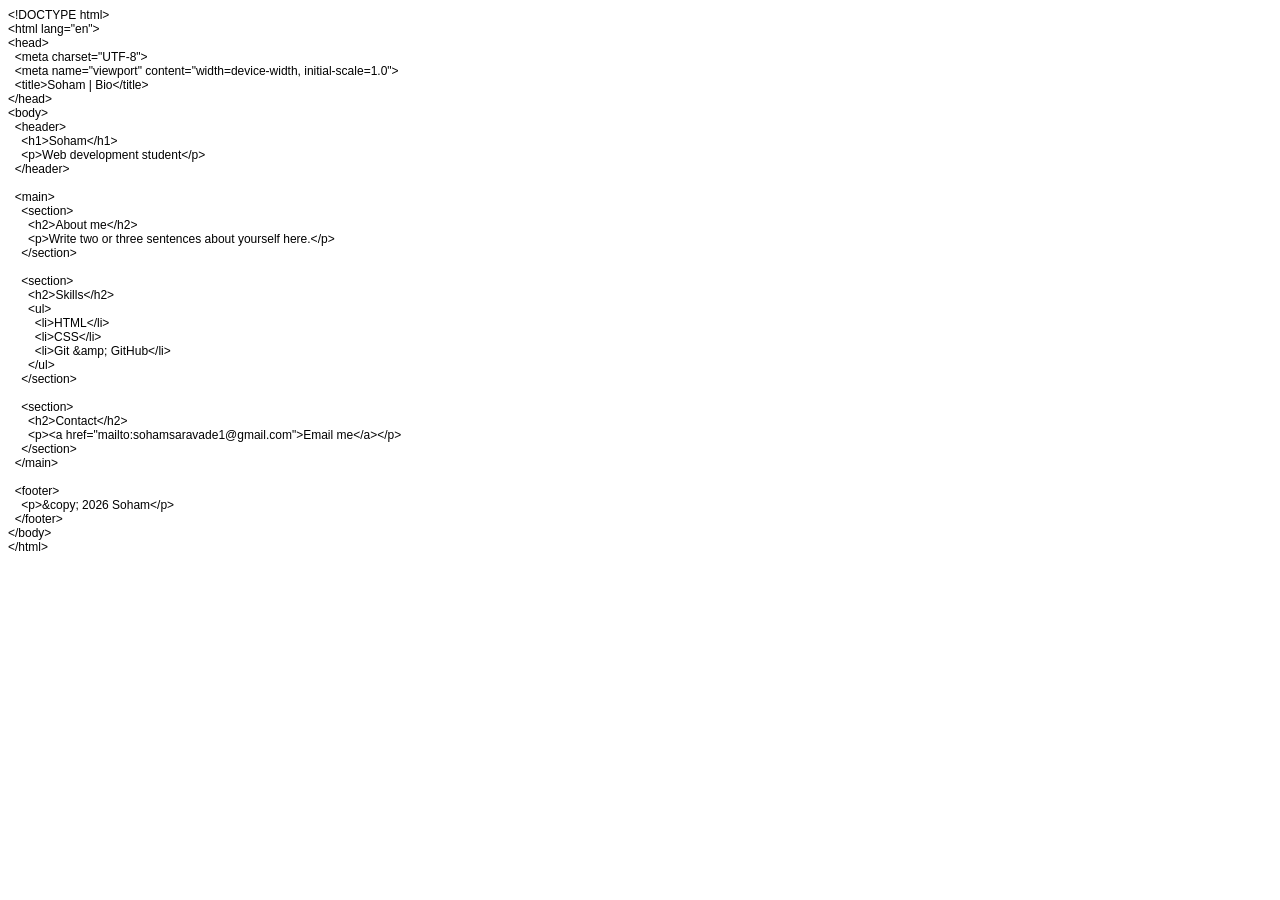
==== index.html @ 69da865b "Add semantic bio page" ====
<!DOCTYPE html PUBLIC "-//W3C//DTD HTML 4.01//EN" "http://www.w3.org/TR/html4/strict.dtd">
<html>
<head>
  <meta http-equiv="Content-Type" content="text/html; charset=utf-8">
  <meta http-equiv="Content-Style-Type" content="text/css">
  <title></title>
  <meta name="Generator" content="Cocoa HTML Writer">
  <meta name="CocoaVersion" content="2775.2">
  <style type="text/css">
    p.p1 {margin: 0.0px 0.0px 0.0px 0.0px; font: 12.0px Helvetica}
    p.p2 {margin: 0.0px 0.0px 0.0px 0.0px; font: 12.0px Helvetica; min-height: 14.0px}
  </style>
</head>
<body>
<p class="p1">&lt;!DOCTYPE html&gt;</p>
<p class="p1">&lt;html lang="en"&gt;</p>
<p class="p1">&lt;head&gt;</p>
<p class="p1"><span class="Apple-converted-space">  </span>&lt;meta charset="UTF-8"&gt;</p>
<p class="p1"><span class="Apple-converted-space">  </span>&lt;meta name="viewport" content="width=device-width, initial-scale=1.0"&gt;</p>
<p class="p1"><span class="Apple-converted-space">  </span>&lt;title&gt;Soham | Bio&lt;/title&gt;</p>
<p class="p1">&lt;/head&gt;</p>
<p class="p1">&lt;body&gt;</p>
<p class="p1"><span class="Apple-converted-space">  </span>&lt;header&gt;</p>
<p class="p1"><span class="Apple-converted-space">    </span>&lt;h1&gt;Soham&lt;/h1&gt;</p>
<p class="p1"><span class="Apple-converted-space">    </span>&lt;p&gt;Web development student&lt;/p&gt;</p>
<p class="p1"><span class="Apple-converted-space">  </span>&lt;/header&gt;</p>
<p class="p2"><br></p>
<p class="p1"><span class="Apple-converted-space">  </span>&lt;main&gt;</p>
<p class="p1"><span class="Apple-converted-space">    </span>&lt;section&gt;</p>
<p class="p1"><span class="Apple-converted-space">      </span>&lt;h2&gt;About me&lt;/h2&gt;</p>
<p class="p1"><span class="Apple-converted-space">      </span>&lt;p&gt;Write two or three sentences about yourself here.&lt;/p&gt;</p>
<p class="p1"><span class="Apple-converted-space">    </span>&lt;/section&gt;</p>
<p class="p2"><br></p>
<p class="p1"><span class="Apple-converted-space">    </span>&lt;section&gt;</p>
<p class="p1"><span class="Apple-converted-space">      </span>&lt;h2&gt;Skills&lt;/h2&gt;</p>
<p class="p1"><span class="Apple-converted-space">      </span>&lt;ul&gt;</p>
<p class="p1"><span class="Apple-converted-space">        </span>&lt;li&gt;HTML&lt;/li&gt;</p>
<p class="p1"><span class="Apple-converted-space">        </span>&lt;li&gt;CSS&lt;/li&gt;</p>
<p class="p1"><span class="Apple-converted-space">        </span>&lt;li&gt;Git &amp;amp; GitHub&lt;/li&gt;</p>
<p class="p1"><span class="Apple-converted-space">      </span>&lt;/ul&gt;</p>
<p class="p1"><span class="Apple-converted-space">    </span>&lt;/section&gt;</p>
<p class="p2"><br></p>
<p class="p1"><span class="Apple-converted-space">    </span>&lt;section&gt;</p>
<p class="p1"><span class="Apple-converted-space">      </span>&lt;h2&gt;Contact&lt;/h2&gt;</p>
<p class="p1"><span class="Apple-converted-space">      </span>&lt;p&gt;&lt;a href="mailto:sohamsaravade1@gmail.com"&gt;Email me&lt;/a&gt;&lt;/p&gt;</p>
<p class="p1"><span class="Apple-converted-space">    </span>&lt;/section&gt;</p>
<p class="p1"><span class="Apple-converted-space">  </span>&lt;/main&gt;</p>
<p class="p2"><br></p>
<p class="p1"><span class="Apple-converted-space">  </span>&lt;footer&gt;</p>
<p class="p1"><span class="Apple-converted-space">    </span>&lt;p&gt;&amp;copy; 2026 Soham&lt;/p&gt;</p>
<p class="p1"><span class="Apple-converted-space">  </span>&lt;/footer&gt;</p>
<p class="p1">&lt;/body&gt;</p>
<p class="p1">&lt;/html&gt;</p>
</body>
</html>
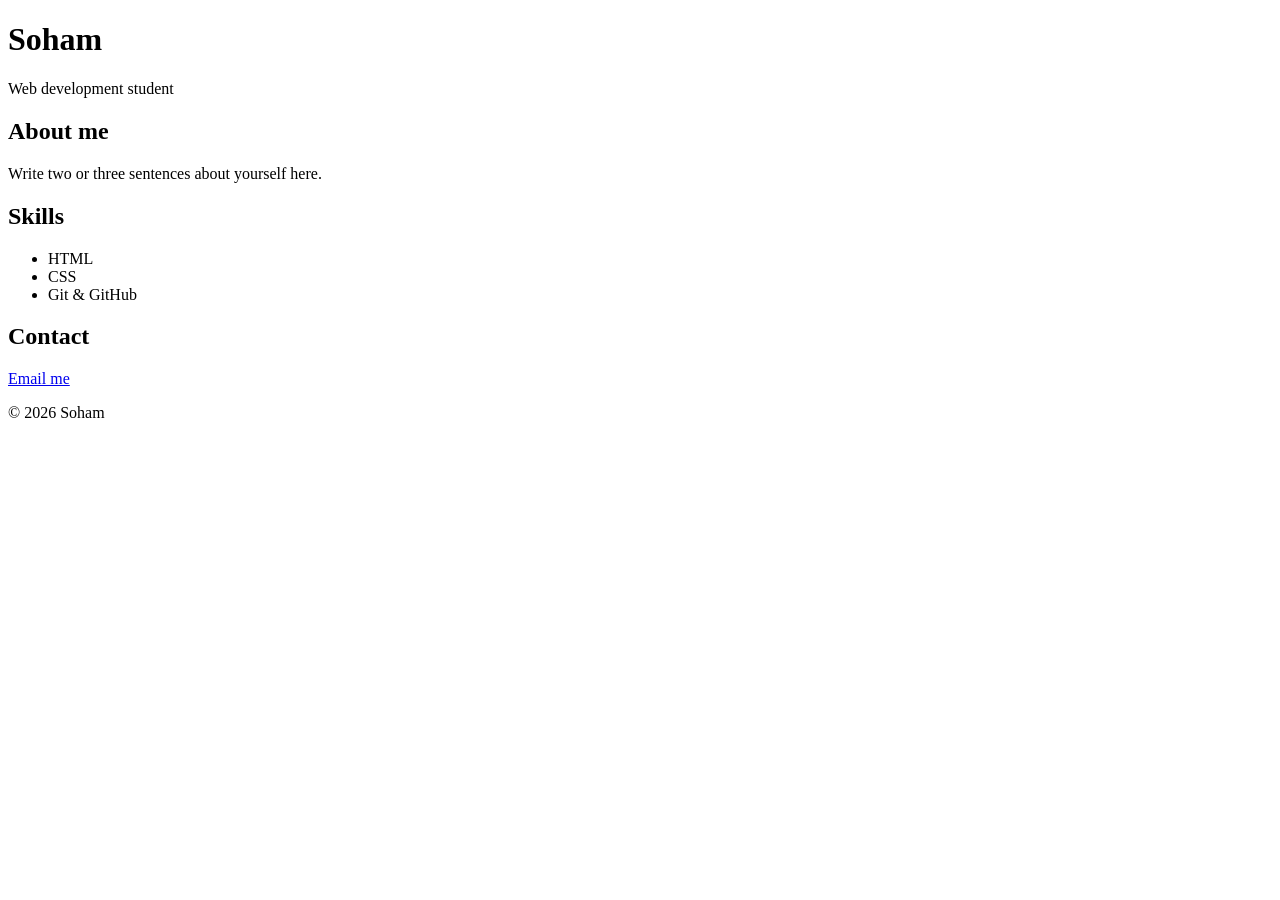
==== commit d020fd36: "Add semantic bio page" ====
--- a/index.html
+++ b/index.html
@@ -1,55 +1,39 @@
-<!DOCTYPE html PUBLIC "-//W3C//DTD HTML 4.01//EN" "http://www.w3.org/TR/html4/strict.dtd">
-<html>
+<!DOCTYPE html>
+<html lang="en">
 <head>
-  <meta http-equiv="Content-Type" content="text/html; charset=utf-8">
-  <meta http-equiv="Content-Style-Type" content="text/css">
-  <title></title>
-  <meta name="Generator" content="Cocoa HTML Writer">
-  <meta name="CocoaVersion" content="2775.2">
-  <style type="text/css">
-    p.p1 {margin: 0.0px 0.0px 0.0px 0.0px; font: 12.0px Helvetica}
-    p.p2 {margin: 0.0px 0.0px 0.0px 0.0px; font: 12.0px Helvetica; min-height: 14.0px}
-  </style>
+  <meta charset="UTF-8">
+  <meta name="viewport" content="width=device-width, initial-scale=1.0">
+  <title>Soham | Bio</title>
 </head>
 <body>
-<p class="p1">&lt;!DOCTYPE html&gt;</p>
-<p class="p1">&lt;html lang="en"&gt;</p>
-<p class="p1">&lt;head&gt;</p>
-<p class="p1"><span class="Apple-converted-space">  </span>&lt;meta charset="UTF-8"&gt;</p>
-<p class="p1"><span class="Apple-converted-space">  </span>&lt;meta name="viewport" content="width=device-width, initial-scale=1.0"&gt;</p>
-<p class="p1"><span class="Apple-converted-space">  </span>&lt;title&gt;Soham | Bio&lt;/title&gt;</p>
-<p class="p1">&lt;/head&gt;</p>
-<p class="p1">&lt;body&gt;</p>
-<p class="p1"><span class="Apple-converted-space">  </span>&lt;header&gt;</p>
-<p class="p1"><span class="Apple-converted-space">    </span>&lt;h1&gt;Soham&lt;/h1&gt;</p>
-<p class="p1"><span class="Apple-converted-space">    </span>&lt;p&gt;Web development student&lt;/p&gt;</p>
-<p class="p1"><span class="Apple-converted-space">  </span>&lt;/header&gt;</p>
-<p class="p2"><br></p>
-<p class="p1"><span class="Apple-converted-space">  </span>&lt;main&gt;</p>
-<p class="p1"><span class="Apple-converted-space">    </span>&lt;section&gt;</p>
-<p class="p1"><span class="Apple-converted-space">      </span>&lt;h2&gt;About me&lt;/h2&gt;</p>
-<p class="p1"><span class="Apple-converted-space">      </span>&lt;p&gt;Write two or three sentences about yourself here.&lt;/p&gt;</p>
-<p class="p1"><span class="Apple-converted-space">    </span>&lt;/section&gt;</p>
-<p class="p2"><br></p>
-<p class="p1"><span class="Apple-converted-space">    </span>&lt;section&gt;</p>
-<p class="p1"><span class="Apple-converted-space">      </span>&lt;h2&gt;Skills&lt;/h2&gt;</p>
-<p class="p1"><span class="Apple-converted-space">      </span>&lt;ul&gt;</p>
-<p class="p1"><span class="Apple-converted-space">        </span>&lt;li&gt;HTML&lt;/li&gt;</p>
-<p class="p1"><span class="Apple-converted-space">        </span>&lt;li&gt;CSS&lt;/li&gt;</p>
-<p class="p1"><span class="Apple-converted-space">        </span>&lt;li&gt;Git &amp;amp; GitHub&lt;/li&gt;</p>
-<p class="p1"><span class="Apple-converted-space">      </span>&lt;/ul&gt;</p>
-<p class="p1"><span class="Apple-converted-space">    </span>&lt;/section&gt;</p>
-<p class="p2"><br></p>
-<p class="p1"><span class="Apple-converted-space">    </span>&lt;section&gt;</p>
-<p class="p1"><span class="Apple-converted-space">      </span>&lt;h2&gt;Contact&lt;/h2&gt;</p>
-<p class="p1"><span class="Apple-converted-space">      </span>&lt;p&gt;&lt;a href="mailto:sohamsaravade1@gmail.com"&gt;Email me&lt;/a&gt;&lt;/p&gt;</p>
-<p class="p1"><span class="Apple-converted-space">    </span>&lt;/section&gt;</p>
-<p class="p1"><span class="Apple-converted-space">  </span>&lt;/main&gt;</p>
-<p class="p2"><br></p>
-<p class="p1"><span class="Apple-converted-space">  </span>&lt;footer&gt;</p>
-<p class="p1"><span class="Apple-converted-space">    </span>&lt;p&gt;&amp;copy; 2026 Soham&lt;/p&gt;</p>
-<p class="p1"><span class="Apple-converted-space">  </span>&lt;/footer&gt;</p>
-<p class="p1">&lt;/body&gt;</p>
-<p class="p1">&lt;/html&gt;</p>
+  <header>
+    <h1>Soham</h1>
+    <p>Web development student</p>
+  </header>
+
+  <main>
+    <section>
+      <h2>About me</h2>
+      <p>Write two or three sentences about yourself here.</p>
+    </section>
+
+    <section>
+      <h2>Skills</h2>
+      <ul>
+        <li>HTML</li>
+        <li>CSS</li>
+        <li>Git &amp; GitHub</li>
+      </ul>
+    </section>
+
+    <section>
+      <h2>Contact</h2>
+      <p><a href="mailto:sohamsaravade1@gmail.com">Email me</a></p>
+    </section>
+  </main>
+
+  <footer>
+    <p>&copy; 2026 Soham</p>
+  </footer>
 </body>
 </html>
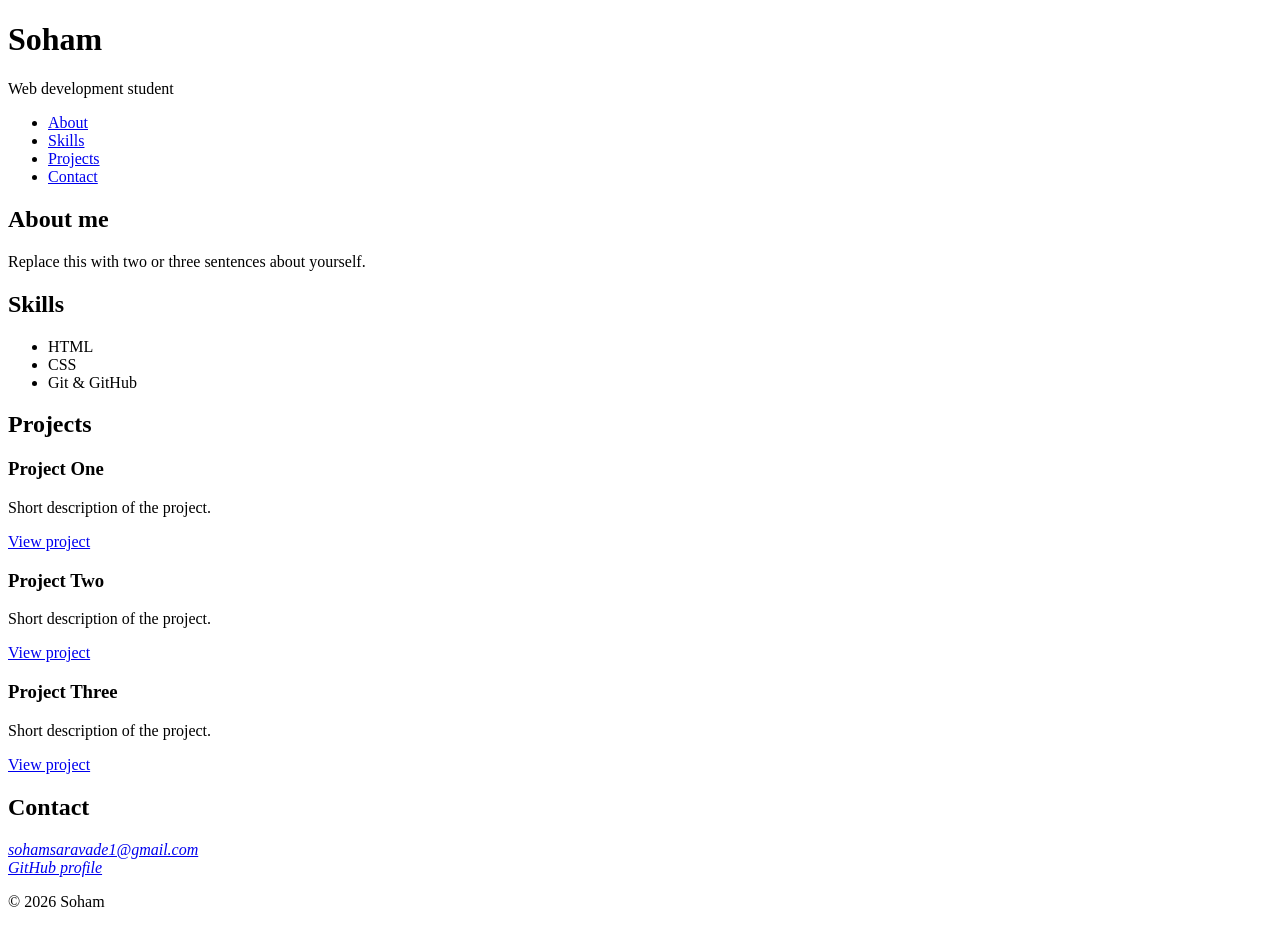
==== commit b14b10e5: "Build full portfolio page structure" ====
--- a/index.html
+++ b/index.html
@@ -3,21 +3,29 @@
 <head>
   <meta charset="UTF-8">
   <meta name="viewport" content="width=device-width, initial-scale=1.0">
-  <title>Soham | Bio</title>
+  <title>Soham | Portfolio</title>
 </head>
 <body>
   <header>
     <h1>Soham</h1>
     <p>Web development student</p>
+    <nav aria-label="Main">
+      <ul>
+        <li><a href="#about">About</a></li>
+        <li><a href="#skills">Skills</a></li>
+        <li><a href="#projects">Projects</a></li>
+        <li><a href="#contact">Contact</a></li>
+      </ul>
+    </nav>
   </header>
 
   <main>
-    <section>
+    <section id="about">
       <h2>About me</h2>
-      <p>Write two or three sentences about yourself here.</p>
+      <p>Replace this with two or three sentences about yourself.</p>
     </section>
 
-    <section>
+    <section id="skills">
       <h2>Skills</h2>
       <ul>
         <li>HTML</li>
@@ -26,9 +34,34 @@
       </ul>
     </section>
 
-    <section>
+    <section id="projects">
+      <h2>Projects</h2>
+
+      <article>
+        <h3>Project One</h3>
+        <p>Short description of the project.</p>
+        <a href="#">View project</a>
+      </article>
+
+      <article>
+        <h3>Project Two</h3>
+        <p>Short description of the project.</p>
+        <a href="#">View project</a>
+      </article>
+
+      <article>
+        <h3>Project Three</h3>
+        <p>Short description of the project.</p>
+        <a href="#">View project</a>
+      </article>
+    </section>
+
+    <section id="contact">
       <h2>Contact</h2>
-      <p><a href="mailto:sohamsaravade1@gmail.com">Email me</a></p>
+      <address>
+        <a href="mailto:sohamsaravade1@gmail.com">sohamsaravade1@gmail.com</a><br>
+        <a href="https://github.com/soham157">GitHub profile</a>
+      </address>
     </section>
   </main>
 
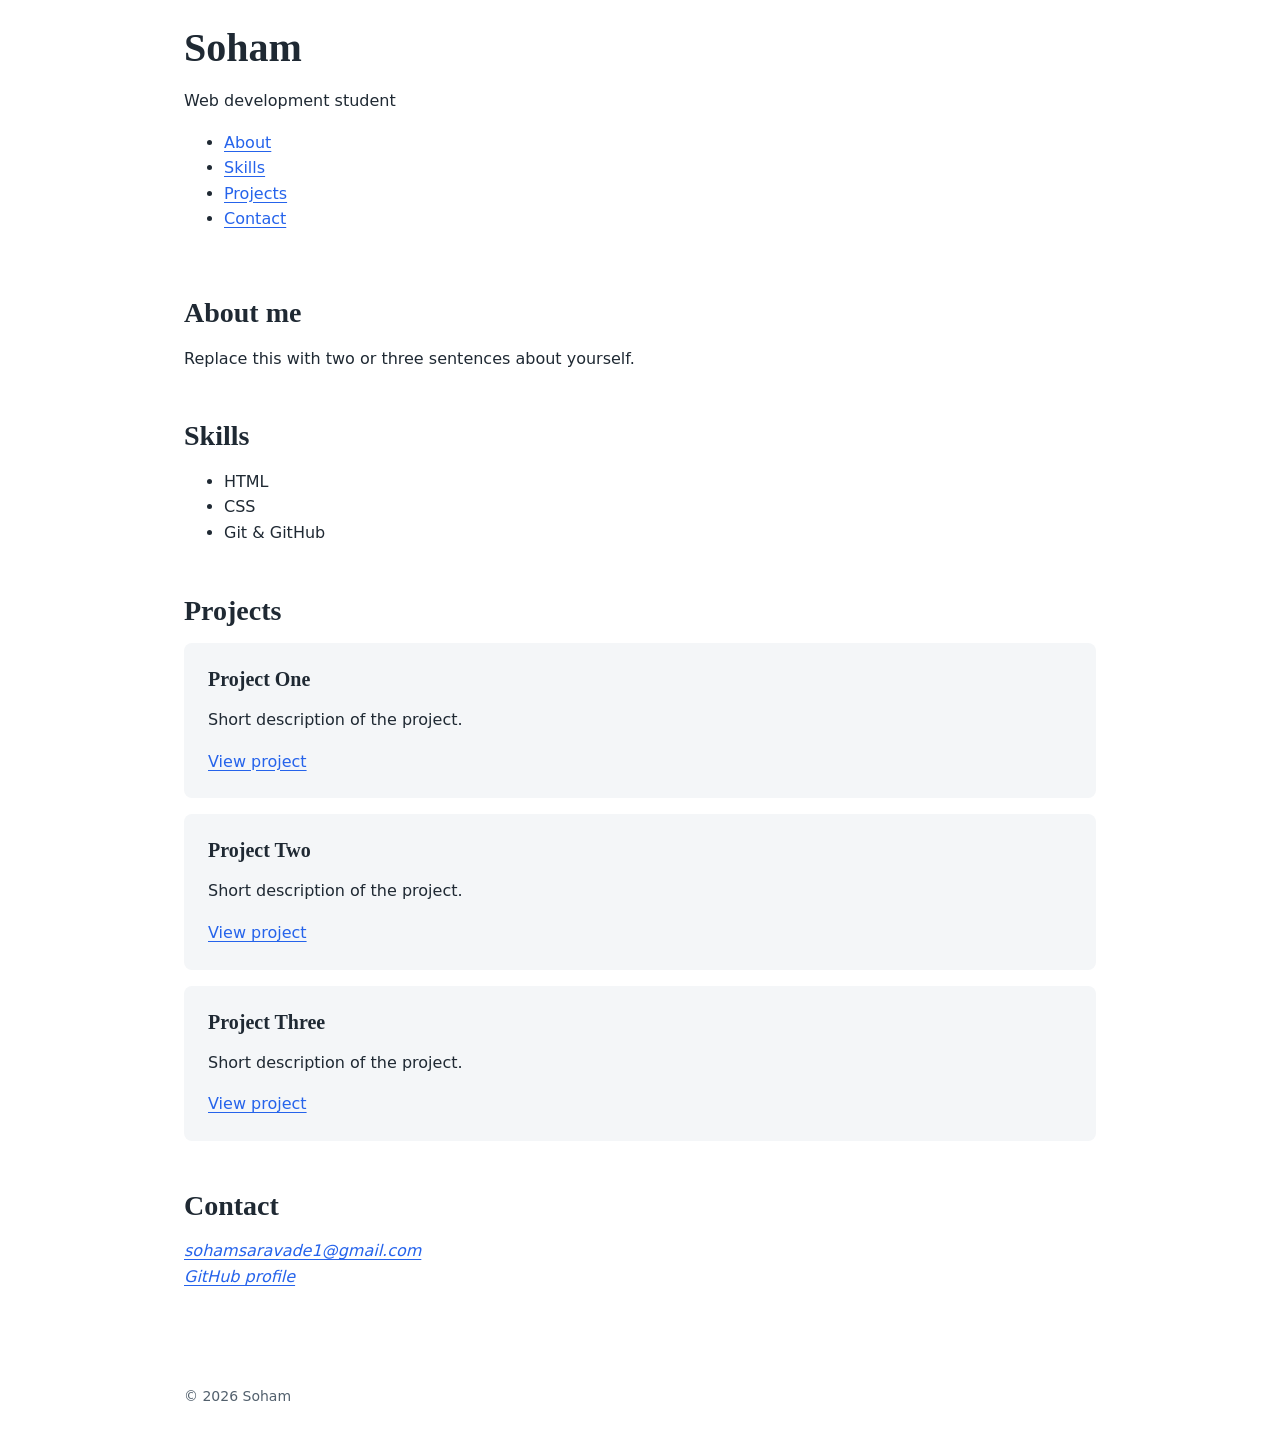
==== commit af75b3c8: "Add design tokens and typography system" ====
--- a/index.html
+++ b/index.html
@@ -4,7 +4,7 @@
   <meta charset="UTF-8">
   <meta name="viewport" content="width=device-width, initial-scale=1.0">
   <title>Soham | Portfolio</title>
-</head>
+<link rel="stylesheet" href="styles.css"></head>
 <body>
   <header>
     <h1>Soham</h1>
--- a/styles.css
+++ b/styles.css
@@ -0,0 +1,89 @@
+/* ---------- Design tokens ---------- */
+:root {
+  /* Colors */
+  --color-bg: #ffffff;
+  --color-surface: #f4f6f8;
+  --color-text: #1f2933;
+  --color-muted: #52606d;
+  --color-primary: #2563eb;
+  --color-primary-dark: #1d4ed8;
+
+  /* Typography */
+  --font-body: system-ui, -apple-system, "Segoe UI", Roboto, sans-serif;
+  --font-heading: Georgia, "Times New Roman", serif;
+  --font-size-base: 1rem;
+  --font-size-sm: 0.875rem;
+  --font-size-lg: 1.25rem;
+  --font-size-xl: 1.75rem;
+  --font-size-2xl: 2.5rem;
+  --line-height-body: 1.6;
+  --line-height-heading: 1.2;
+
+  /* Spacing scale */
+  --space-1: 0.25rem;
+  --space-2: 0.5rem;
+  --space-3: 1rem;
+  --space-4: 1.5rem;
+  --space-5: 2rem;
+  --space-6: 3rem;
+
+  /* Other */
+  --radius: 0.5rem;
+  --max-width: 60rem;
+}
+
+/* ---------- Base ---------- */
+*,
+*::before,
+*::after {
+  box-sizing: border-box;
+}
+
+body {
+  margin: 0;
+  font-family: var(--font-body);
+  font-size: var(--font-size-base);
+  line-height: var(--line-height-body);
+  color: var(--color-text);
+  background: var(--color-bg);
+}
+
+/* ---------- Typography ---------- */
+h1, h2, h3 {
+  font-family: var(--font-heading);
+  line-height: var(--line-height-heading);
+  margin: 0 0 var(--space-3);
+}
+
+h1 { font-size: var(--font-size-2xl); }
+h2 { font-size: var(--font-size-xl); }
+h3 { font-size: var(--font-size-lg); }
+
+p { margin: 0 0 var(--space-3); }
+
+a {
+  color: var(--color-primary);
+  text-underline-offset: 0.2em;
+}
+a:hover { color: var(--color-primary-dark); }
+
+/* ---------- Layout basics ---------- */
+header, main, footer {
+  max-width: var(--max-width);
+  margin: 0 auto;
+  padding: var(--space-4);
+}
+
+section { margin-bottom: var(--space-6); }
+
+article {
+  background: var(--color-surface);
+  border-radius: var(--radius);
+  padding: var(--space-4);
+  margin-bottom: var(--space-3);
+}
+
+footer {
+  color: var(--color-muted);
+  font-size: var(--font-size-sm);
+}
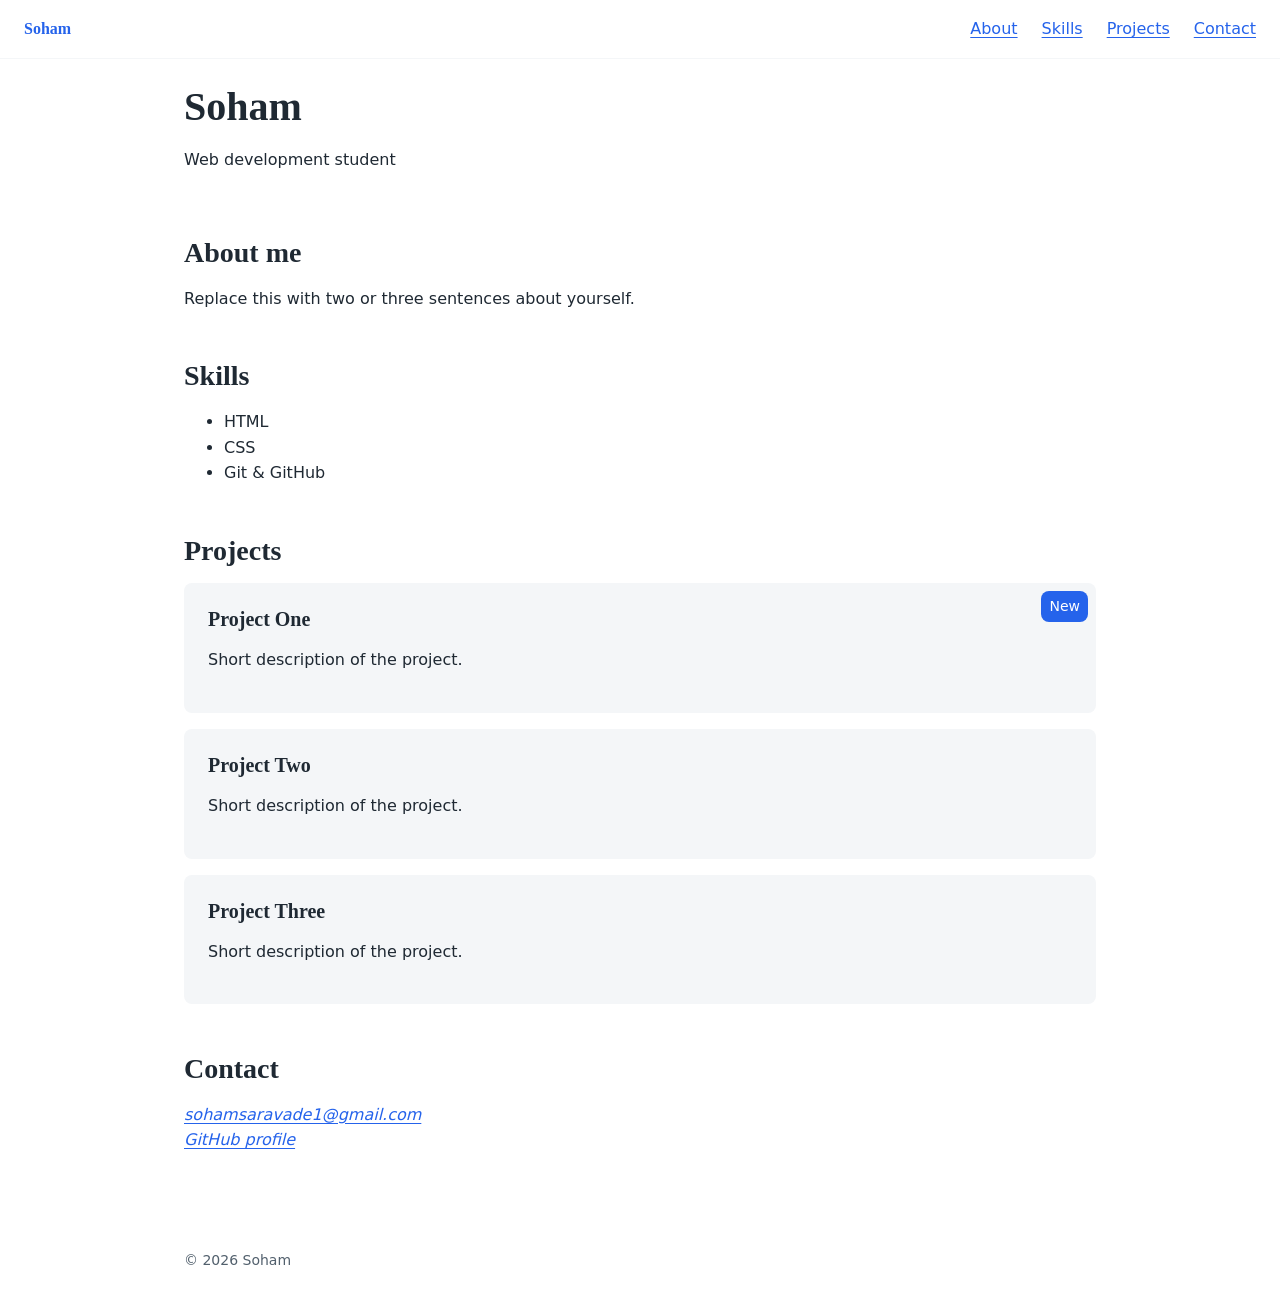
==== commit 586eaf81: "Add sticky navbar and card overlay with positioning" ====
--- a/index.html
+++ b/index.html
@@ -4,19 +4,22 @@
   <meta charset="UTF-8">
   <meta name="viewport" content="width=device-width, initial-scale=1.0">
   <title>Soham | Portfolio</title>
-<link rel="stylesheet" href="styles.css"></head>
+  <link rel="stylesheet" href="styles.css">
+</head>
 <body>
-  <header>
+  <nav class="navbar" aria-label="Main">
+    <a class="brand" href="#top">Soham</a>
+    <ul>
+      <li><a href="#about">About</a></li>
+      <li><a href="#skills">Skills</a></li>
+      <li><a href="#projects">Projects</a></li>
+      <li><a href="#contact">Contact</a></li>
+    </ul>
+  </nav>
+
+  <header id="top">
     <h1>Soham</h1>
     <p>Web development student</p>
-    <nav aria-label="Main">
-      <ul>
-        <li><a href="#about">About</a></li>
-        <li><a href="#skills">Skills</a></li>
-        <li><a href="#projects">Projects</a></li>
-        <li><a href="#contact">Contact</a></li>
-      </ul>
-    </nav>
   </header>
 
   <main>
@@ -37,22 +40,29 @@
     <section id="projects">
       <h2>Projects</h2>
 
-      <article>
+      <article class="card">
+        <span class="badge">New</span>
         <h3>Project One</h3>
         <p>Short description of the project.</p>
-        <a href="#">View project</a>
+        <div class="card-overlay">
+          <a href="#">View project</a>
+        </div>
       </article>
 
-      <article>
+      <article class="card">
         <h3>Project Two</h3>
         <p>Short description of the project.</p>
-        <a href="#">View project</a>
+        <div class="card-overlay">
+          <a href="#">View project</a>
+        </div>
       </article>
 
-      <article>
+      <article class="card">
         <h3>Project Three</h3>
         <p>Short description of the project.</p>
-        <a href="#">View project</a>
+        <div class="card-overlay">
+          <a href="#">View project</a>
+        </div>
       </article>
     </section>
 
--- a/styles.css
+++ b/styles.css
@@ -87,3 +87,79 @@
   color: var(--color-muted);
   font-size: var(--font-size-sm);
 }
+
+/* ---------- P8: Positioning ---------- */
+
+/* Sticky navbar */
+.navbar {
+  position: sticky;
+  top: 0;
+  z-index: 100;
+  display: flex;
+  align-items: center;
+  justify-content: space-between;
+  padding: var(--space-3) var(--space-4);
+  background: var(--color-bg);
+  border-bottom: 1px solid var(--color-surface);
+}
+
+.navbar ul {
+  display: flex;
+  gap: var(--space-4);
+  list-style: none;
+  margin: 0;
+  padding: 0;
+}
+
+.brand {
+  font-family: var(--font-heading);
+  font-weight: bold;
+  text-decoration: none;
+}
+
+/* Keep anchor targets from hiding under the sticky nav */
+section,
+header {
+  scroll-margin-top: 4rem;
+}
+
+/* Card: reference point for absolutely positioned children */
+.card {
+  position: relative;
+  overflow: hidden;
+}
+
+/* Badge pinned to the top-right corner */
+.badge {
+  position: absolute;
+  top: var(--space-2);
+  right: var(--space-2);
+  padding: var(--space-1) var(--space-2);
+  background: var(--color-primary);
+  color: #fff;
+  font-size: var(--font-size-sm);
+  border-radius: var(--radius);
+}
+
+/* Overlay covering the whole card, revealed on hover or keyboard focus */
+.card-overlay {
+  position: absolute;
+  inset: 0;
+  display: flex;
+  align-items: center;
+  justify-content: center;
+  background: rgba(37, 99, 235, 0.9);
+  opacity: 0;
+  transition: opacity 0.2s ease;
+  z-index: 1;
+}
+
+.card:hover .card-overlay,
+.card:focus-within .card-overlay {
+  opacity: 1;
+}
+
+.card-overlay a {
+  color: #fff;
+  font-weight: bold;
+}
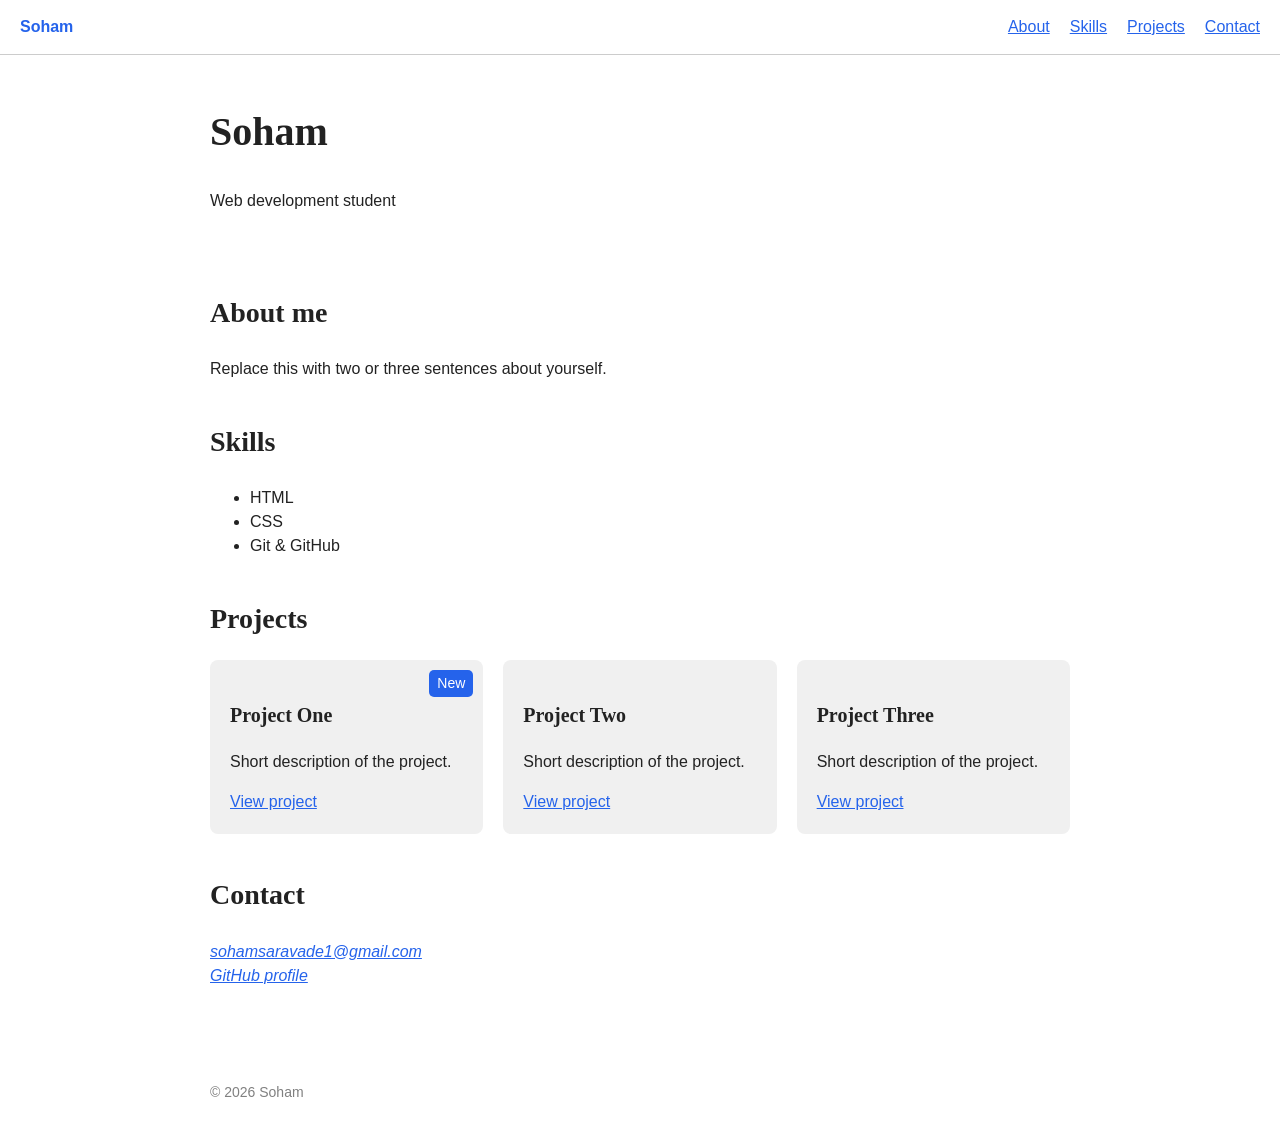
==== commit a8ced366: "Remove card hover overlay" ====
--- a/index.html
+++ b/index.html
@@ -44,25 +44,19 @@
         <span class="badge">New</span>
         <h3>Project One</h3>
         <p>Short description of the project.</p>
-        <div class="card-overlay">
-          <a href="#">View project</a>
-        </div>
+        <a href="#">View project</a>
       </article>
 
       <article class="card">
         <h3>Project Two</h3>
         <p>Short description of the project.</p>
-        <div class="card-overlay">
-          <a href="#">View project</a>
-        </div>
+        <a href="#">View project</a>
       </article>
 
       <article class="card">
         <h3>Project Three</h3>
         <p>Short description of the project.</p>
-        <div class="card-overlay">
-          <a href="#">View project</a>
-        </div>
+        <a href="#">View project</a>
       </article>
     </section>
 
--- a/styles.css
+++ b/styles.css
@@ -1,165 +1,139 @@
-/* ---------- Design tokens ---------- */
+/* Colors and fonts (variables) */
 :root {
-  /* Colors */
-  --color-bg: #ffffff;
-  --color-surface: #f4f6f8;
-  --color-text: #1f2933;
-  --color-muted: #52606d;
-  --color-primary: #2563eb;
-  --color-primary-dark: #1d4ed8;
-
-  /* Typography */
-  --font-body: system-ui, -apple-system, "Segoe UI", Roboto, sans-serif;
-  --font-heading: Georgia, "Times New Roman", serif;
-  --font-size-base: 1rem;
-  --font-size-sm: 0.875rem;
-  --font-size-lg: 1.25rem;
-  --font-size-xl: 1.75rem;
-  --font-size-2xl: 2.5rem;
-  --line-height-body: 1.6;
-  --line-height-heading: 1.2;
-
-  /* Spacing scale */
-  --space-1: 0.25rem;
-  --space-2: 0.5rem;
-  --space-3: 1rem;
-  --space-4: 1.5rem;
-  --space-5: 2rem;
-  --space-6: 3rem;
-
-  /* Other */
-  --radius: 0.5rem;
-  --max-width: 60rem;
+  --text-color: #222222;
+  --bg-color: #ffffff;
+  --card-color: #f0f0f0;
+  --main-color: #2563eb;
+  --heading-font: Georgia, serif;
+  --body-font: Arial, sans-serif;
 }
 
-/* ---------- Base ---------- */
-*,
-*::before,
-*::after {
+* {
   box-sizing: border-box;
 }
 
+/* Page basics */
 body {
   margin: 0;
-  font-family: var(--font-body);
-  font-size: var(--font-size-base);
-  line-height: var(--line-height-body);
-  color: var(--color-text);
-  background: var(--color-bg);
+  font-family: var(--body-font);
+  line-height: 1.5;
+  color: var(--text-color);
+  background-color: var(--bg-color);
 }
 
-/* ---------- Typography ---------- */
 h1, h2, h3 {
-  font-family: var(--font-heading);
-  line-height: var(--line-height-heading);
-  margin: 0 0 var(--space-3);
+  font-family: var(--heading-font);
 }
 
-h1 { font-size: var(--font-size-2xl); }
-h2 { font-size: var(--font-size-xl); }
-h3 { font-size: var(--font-size-lg); }
+h1 {
+  font-size: 40px;
+}
 
-p { margin: 0 0 var(--space-3); }
+h2 {
+  font-size: 28px;
+}
+
+h3 {
+  font-size: 20px;
+}
 
 a {
-  color: var(--color-primary);
-  text-underline-offset: 0.2em;
-}
-a:hover { color: var(--color-primary-dark); }
-
-/* ---------- Layout basics ---------- */
-header, main, footer {
-  max-width: var(--max-width);
-  margin: 0 auto;
-  padding: var(--space-4);
+  color: var(--main-color);
 }
 
-section { margin-bottom: var(--space-6); }
+header, main, footer {
+  max-width: 900px;
+  margin: 0 auto;
+  padding: 20px;
+}
 
-article {
-  background: var(--color-surface);
-  border-radius: var(--radius);
-  padding: var(--space-4);
-  margin-bottom: var(--space-3);
+section {
+  margin-bottom: 40px;
+}
+
+/* so links don't hide under the navbar */
+section, header {
+  scroll-margin-top: 70px;
 }
 
 footer {
-  color: var(--color-muted);
-  font-size: var(--font-size-sm);
+  color: gray;
+  font-size: 14px;
 }
 
-/* ---------- P8: Positioning ---------- */
-
-/* Sticky navbar */
+/* Navbar (sticky) */
 .navbar {
   position: sticky;
   top: 0;
   z-index: 100;
   display: flex;
+  justify-content: space-between;
   align-items: center;
-  justify-content: space-between;
-  padding: var(--space-3) var(--space-4);
-  background: var(--color-bg);
-  border-bottom: 1px solid var(--color-surface);
+  flex-wrap: wrap;
+  padding: 15px 20px;
+  background-color: white;
+  border-bottom: 1px solid #cccccc;
 }
 
 .navbar ul {
   display: flex;
-  gap: var(--space-4);
+  flex-wrap: wrap;
+  gap: 20px;
   list-style: none;
   margin: 0;
   padding: 0;
 }
 
 .brand {
-  font-family: var(--font-heading);
   font-weight: bold;
   text-decoration: none;
 }
 
-/* Keep anchor targets from hiding under the sticky nav */
-section,
-header {
-  scroll-margin-top: 4rem;
+/* Project cards (flexbox) */
+#projects {
+  display: flex;
+  flex-wrap: wrap;
+  gap: 20px;
 }
 
-/* Card: reference point for absolutely positioned children */
+#projects h2 {
+  width: 100%;
+  margin: 0;
+}
+
 .card {
   position: relative;
+  flex: 1 1 250px;
+  background-color: var(--card-color);
+  padding: 20px;
+  border-radius: 8px;
   overflow: hidden;
 }
 
-/* Badge pinned to the top-right corner */
+/* "New" badge in the corner of the card */
 .badge {
   position: absolute;
-  top: var(--space-2);
-  right: var(--space-2);
-  padding: var(--space-1) var(--space-2);
-  background: var(--color-primary);
-  color: #fff;
-  font-size: var(--font-size-sm);
-  border-radius: var(--radius);
+  top: 10px;
+  right: 10px;
+  background-color: var(--main-color);
+  color: white;
+  padding: 3px 8px;
+  border-radius: 5px;
+  font-size: 14px;
 }
 
-/* Overlay covering the whole card, revealed on hover or keyboard focus */
-.card-overlay {
-  position: absolute;
-  inset: 0;
-  display: flex;
-  align-items: center;
-  justify-content: center;
-  background: rgba(37, 99, 235, 0.9);
-  opacity: 0;
-  transition: opacity 0.2s ease;
-  z-index: 1;
+/* Small screens */
+@media (max-width: 600px) {
+  .navbar {
+    flex-direction: column;
+    text-align: center;
+  }
+
+  .navbar ul {
+    justify-content: center;
+  }
+
+  header {
+    text-align: center;
+  }
 }
-
-.card:hover .card-overlay,
-.card:focus-within .card-overlay {
-  opacity: 1;
-}
-
-.card-overlay a {
-  color: #fff;
-  font-weight: bold;
-}
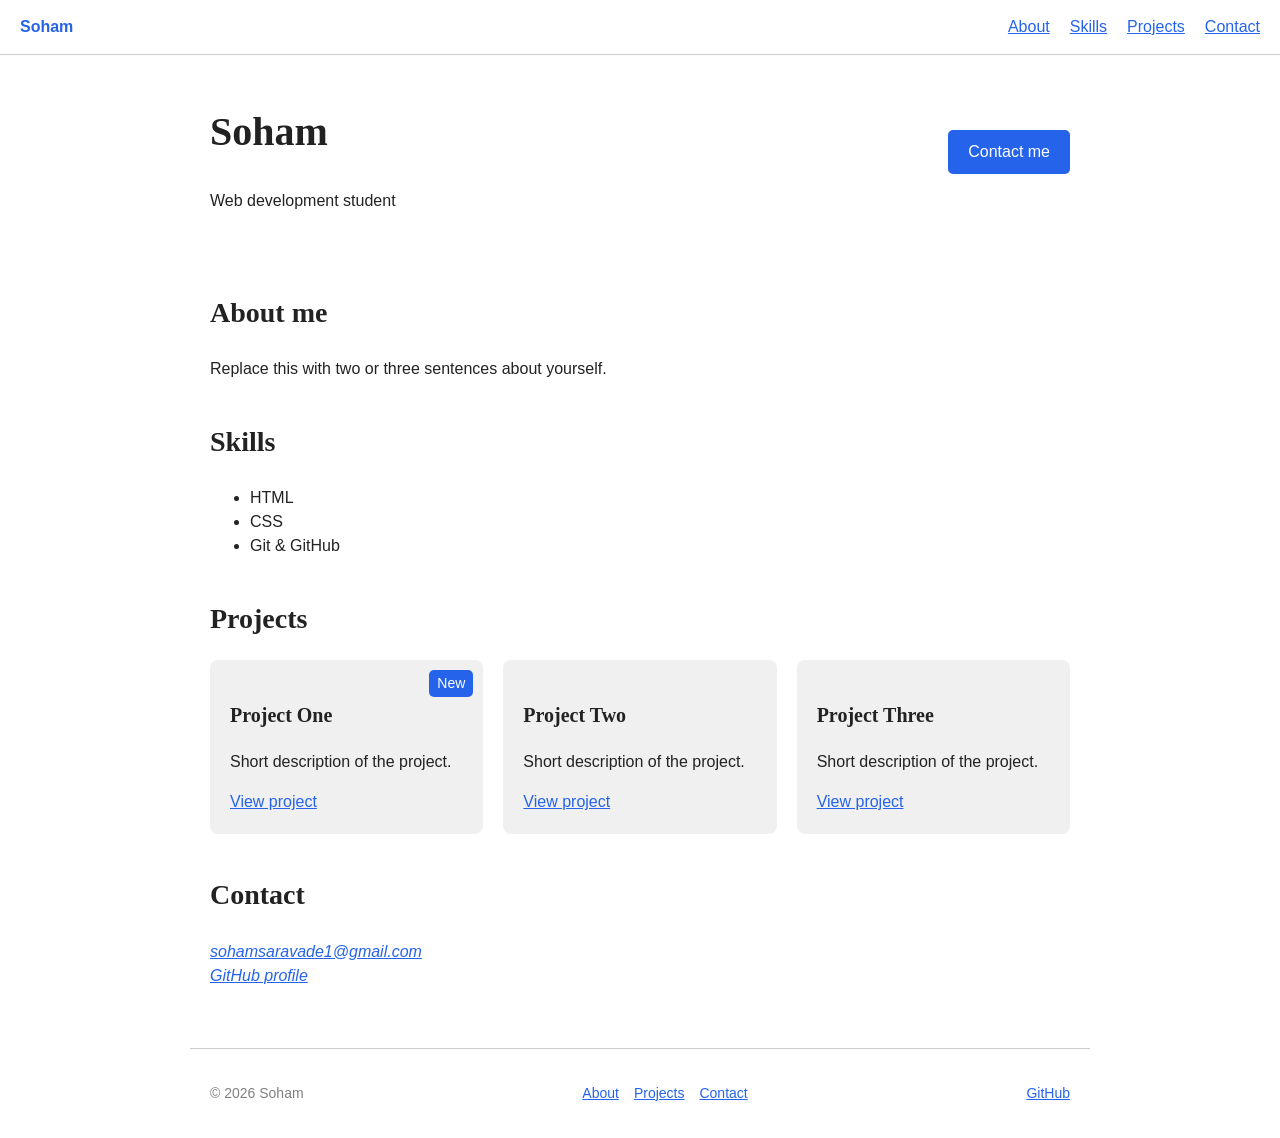
==== commit c2ff14e5: "Add flexbox header and footer" ====
--- a/index.html
+++ b/index.html
@@ -18,8 +18,11 @@
   </nav>
 
   <header id="top">
-    <h1>Soham</h1>
-    <p>Web development student</p>
+    <div class="intro">
+      <h1>Soham</h1>
+      <p>Web development student</p>
+    </div>
+    <a class="header-button" href="#contact">Contact me</a>
   </header>
 
   <main>
@@ -71,6 +74,12 @@
 
   <footer>
     <p>&copy; 2026 Soham</p>
+    <ul class="footer-links">
+      <li><a href="#about">About</a></li>
+      <li><a href="#projects">Projects</a></li>
+      <li><a href="#contact">Contact</a></li>
+    </ul>
+    <a href="https://github.com/soham157">GitHub</a>
   </footer>
 </body>
 </html>
--- a/styles.css
+++ b/styles.css
@@ -137,3 +137,66 @@
     text-align: center;
   }
 }
+
+/* P10: header and footer with flexbox */
+
+/* sticky footer: body is a column, main grows to fill the space */
+body {
+  display: flex;
+  flex-direction: column;
+  min-height: 100vh;
+}
+
+header, main, footer {
+  width: 100%;
+}
+
+main {
+  flex: 1;
+}
+
+/* header: name on the left, button pushed to the right */
+header {
+  display: flex;
+  align-items: center;
+  flex-wrap: wrap;
+  gap: 15px;
+}
+
+.header-button {
+  margin-left: auto;
+  background-color: var(--main-color);
+  color: white;
+  padding: 10px 20px;
+  border-radius: 5px;
+  text-decoration: none;
+}
+
+/* footer: three parts spread across the row */
+footer {
+  display: flex;
+  justify-content: space-between;
+  align-items: center;
+  flex-wrap: wrap;
+  gap: 15px;
+  border-top: 1px solid #cccccc;
+}
+
+.footer-links {
+  display: flex;
+  gap: 15px;
+  list-style: none;
+  margin: 0;
+  padding: 0;
+}
+
+@media (max-width: 600px) {
+  .header-button {
+    margin-left: 0;
+  }
+
+  footer {
+    justify-content: center;
+    text-align: center;
+  }
+}
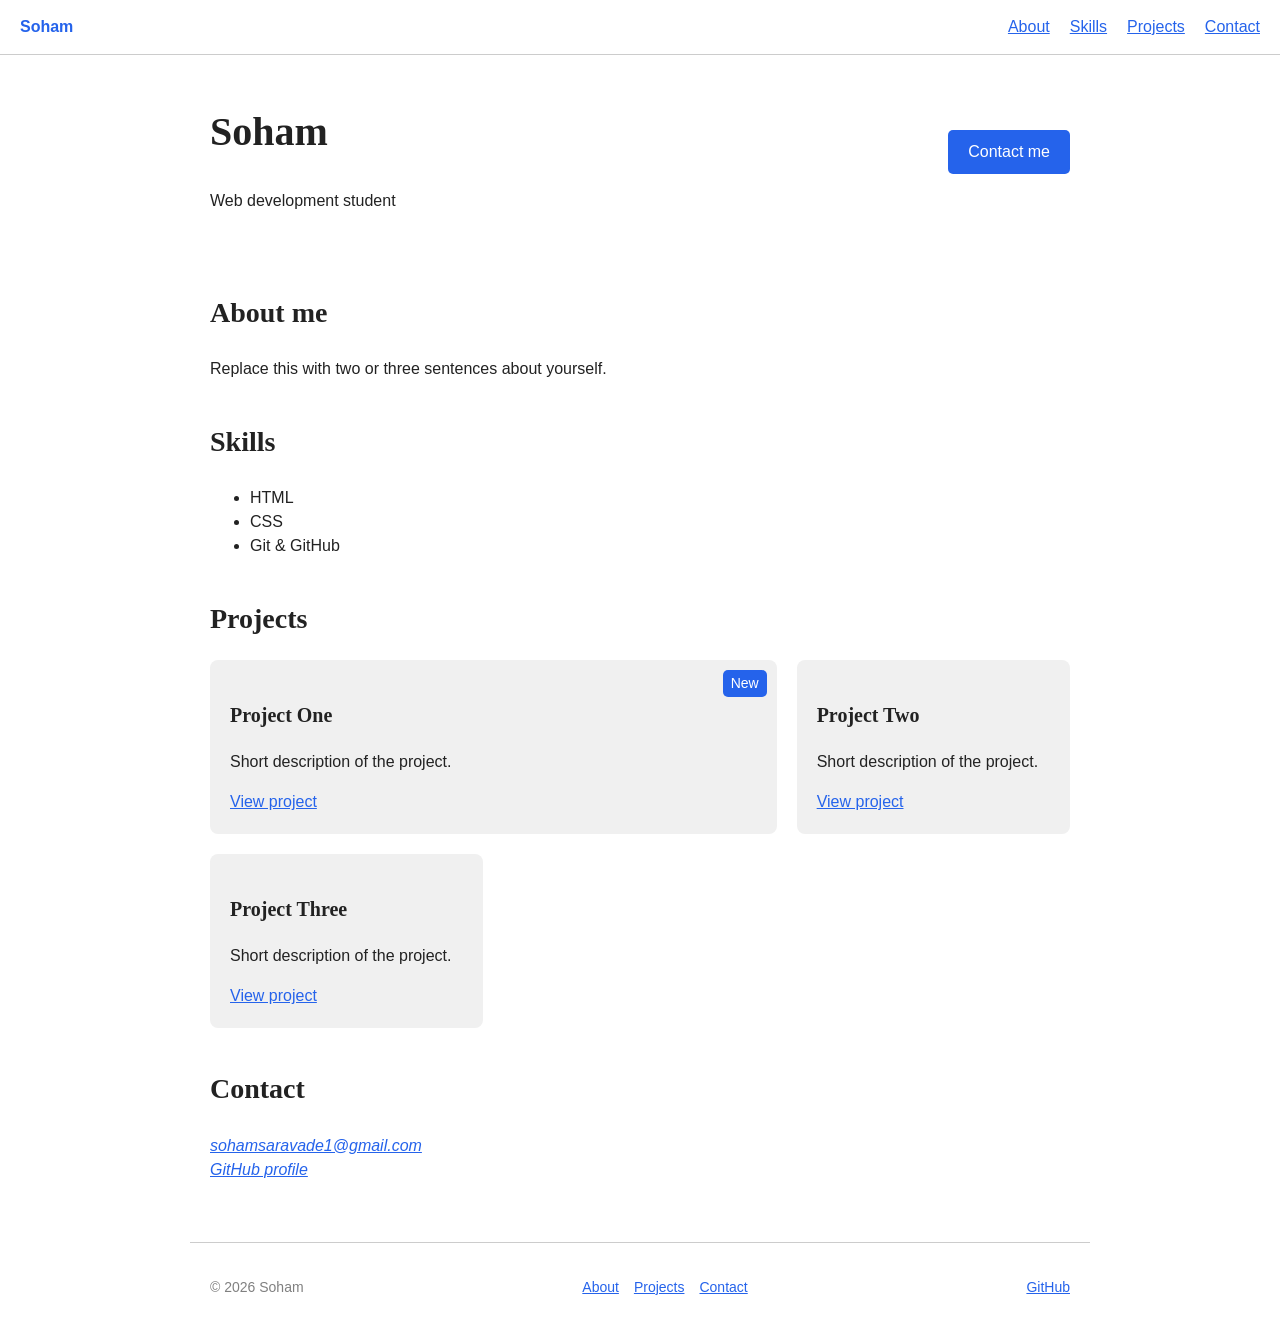
==== commit d15890f4: "Use CSS Grid for projects" ====
--- a/index.html
+++ b/index.html
@@ -43,7 +43,7 @@
     <section id="projects">
       <h2>Projects</h2>
 
-      <article class="card">
+      <article class="card featured">
         <span class="badge">New</span>
         <h3>Project One</h3>
         <p>Short description of the project.</p>
--- a/styles.css
+++ b/styles.css
@@ -91,19 +91,22 @@
 
 /* Project cards (flexbox) */
 #projects {
-  display: flex;
-  flex-wrap: wrap;
+  display: grid;
+  grid-template-columns: repeat(auto-fit, minmax(250px, 1fr));
   gap: 20px;
 }
 
 #projects h2 {
-  width: 100%;
-  margin: 0;
+  grid-column: 1 / -1;
+  margin: 0;
+}
+
+.featured {
+  grid-column: span 2;
 }
 
 .card {
   position: relative;
-  flex: 1 1 250px;
   background-color: var(--card-color);
   padding: 20px;
   border-radius: 8px;
@@ -200,3 +203,10 @@
     text-align: center;
   }
 }
+
+/* small screens: featured card is normal size */
+@media (max-width: 600px) {
+  .featured {
+    grid-column: auto;
+  }
+}
